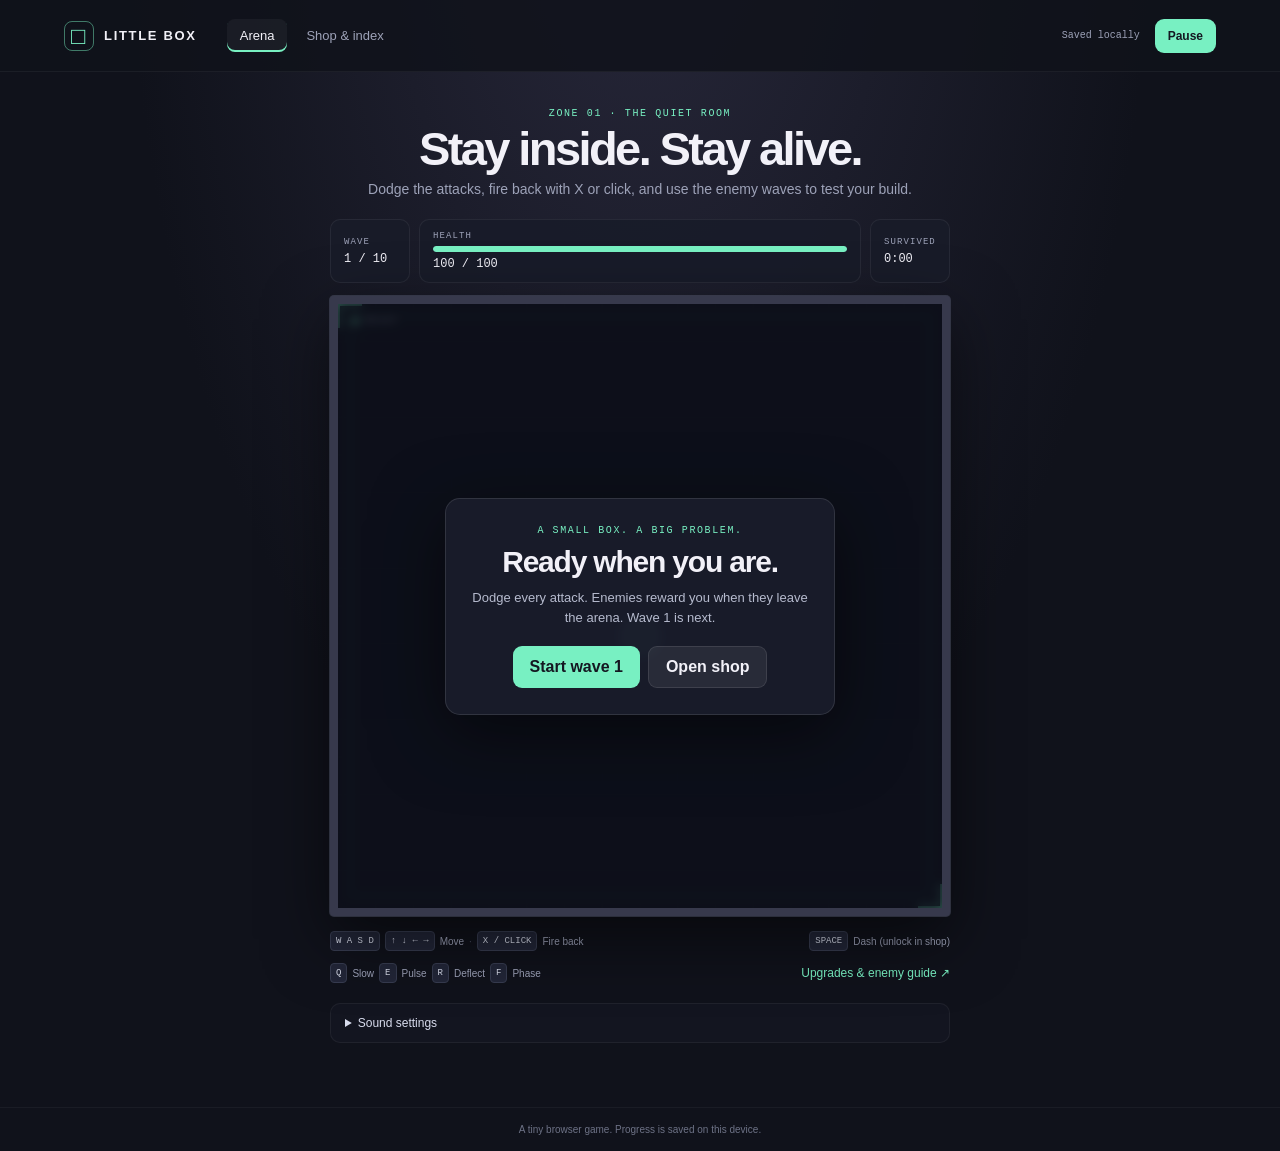
==== index.html @ 020e3a39 "1st version of code Added the main starter code" ====
<!doctype html>
<html lang="en">
<head>
  <meta charset="utf-8">
  <meta name="viewport" content="width=device-width, initial-scale=1">
  <meta name="theme-color" content="#10121b">
  <title>Little Box — Arena</title>
  <link rel="stylesheet" href="styles.css">
  <script src="app.js" defer></script>
</head>
<body data-page="game">
  <header class="topbar">
    <a class="brand" href="index.html"><span class="brand-mark">□</span> LITTLE BOX</a>
    <nav class="main-nav" aria-label="Main navigation">
      <a class="nav-link active" href="index.html">Arena</a>
      <a class="nav-link" href="shop.html">Shop &amp; index</a>
    </nav>
    <div class="top-actions">
      <span id="saveStatus" class="save-status" aria-live="polite">Saved locally</span>
      <button id="pauseButton" class="button button-small" type="button">Pause</button>
    </div>
  </header>

  <main class="game-layout">
    <section class="game-heading">
      <p class="eyebrow">ZONE 01 · THE QUIET ROOM</p>
      <h1>Stay inside. Stay alive.</h1>
      <p>Dodge the attacks, fire back with X or click, and use the enemy waves to test your build.</p>
    </section>

    <section class="game-hud" aria-label="Game status">
      <div class="hud-card"><span>WAVE</span><strong id="waveLabel">—</strong></div>
      <div class="hud-card hud-health"><span>HEALTH</span><div class="meter"><i id="healthFill"></i></div><strong id="healthLabel">100 / 100</strong></div>
      <div class="hud-card"><span>SURVIVED</span><strong id="timerLabel">0:00</strong></div>
      <div class="hud-card hud-boss" id="bossHud" hidden><span>ORBITAL GUARDIAN</span><div class="meter boss-meter"><i id="bossFill"></i></div><strong id="bossLabel">2000 / 2000</strong></div>
    </section>

    <div class="arena-frame">
      <canvas id="arena" width="800" height="800" aria-label="Dodge arena. Move with WASD or arrow keys, fire with X or click, and unlock Dash to use Space."></canvas>
      <div class="arena-label"><span class="live-dot"></span><span id="arenaState">READY</span></div>
      <div id="gameOverlay" class="game-overlay" aria-live="polite">
        <div class="overlay-card">
          <p id="overlayEyebrow" class="eyebrow">A SMALL BOX. A BIG PROBLEM.</p>
          <h2 id="overlayTitle">Ready when you are.</h2>
          <p id="overlayText">Dodge every attack. Enemies reward you when they leave the arena.</p>
          <div id="overlayButtons" class="overlay-buttons"></div>
        </div>
      </div>
      <div id="toast" class="toast" aria-live="polite"></div>
    </div>

    <section class="game-footer">
      <div class="control-hint"><span class="key">W A S D</span><span class="key">↑ ↓ ← →</span> Move <span class="separator">·</span><span class="key">X / CLICK</span> Fire back</div>
      <div class="control-hint"><span class="key">SPACE</span> Dash (unlock in shop)</div>
      <div class="control-hint"><span class="key">Q</span> Slow <span class="key">E</span> Pulse <span class="key">R</span> Deflect <span class="key">F</span> Phase</div>
      <a class="text-link" href="shop.html">Upgrades &amp; enemy guide <span aria-hidden="true">↗</span></a>
    </section>

    <details class="settings">
      <summary>Sound settings</summary>
      <div class="settings-row">
        <label>Music <input id="musicVolume" type="range" min="0" max="100" value="35"></label>
        <label>Effects <input id="soundVolume" type="range" min="0" max="100" value="55"></label>
      </div>
      <p>Original tones are generated in your browser. Sound starts after your first click.</p>
    </details>
  </main>
  <footer class="site-footer">A tiny browser game. Progress is saved on this device.</footer>
</body>
</html>
---- styles.css ----
:root {
  color-scheme: dark;
  --bg: #10121b;
  --panel: #181b28;
  --panel-soft: #1d2030;
  --line: #303449;
  --muted: #9da2b8;
  --text: #f2f1f8;
  --mint: #78f0c2;
  --pink: #ff6d9c;
  --gold: #f6cf73;
  --mono: Consolas, "Courier New", monospace;
  font-family: "Segoe UI", Arial, sans-serif;
  background: var(--bg);
  color: var(--text);
}

* { box-sizing: border-box; }
[hidden] { display: none !important; }
body { min-width: 320px; min-height: 100vh; margin: 0; background: radial-gradient(ellipse at 50% -15%, #28283b 0, var(--bg) 57%); }
a { color: inherit; text-decoration: none; }
button, input, select { font: inherit; }
button, a, input, select { -webkit-tap-highlight-color: transparent; }
button:focus-visible, a:focus-visible, input:focus-visible, select:focus-visible, summary:focus-visible { outline: 2px solid var(--mint); outline-offset: 3px; }

.topbar { height: 72px; display: flex; align-items: center; gap: 30px; padding: 0 clamp(16px, 5vw, 76px); border-bottom: 1px solid #ffffff0d; background: #10121bd9; }
.brand { display: inline-flex; gap: 10px; align-items: center; font-weight: 700; font-size: 13px; letter-spacing: .13em; white-space: nowrap; }
.brand-mark { display: grid; width: 30px; height: 30px; place-items: center; color: var(--mint); border: 1px solid #78f0c277; border-radius: 8px; font-size: 24px; line-height: 1; }
.main-nav { display: flex; gap: 6px; align-items: center; }
.nav-link { padding: 9px 13px; color: var(--muted); font-size: 13px; border-radius: 8px; }
.nav-link:hover, .nav-link.active { color: var(--text); background: #ffffff0b; }
.nav-link.active { box-shadow: inset 0 -2px var(--mint); }
.top-actions { display: flex; align-items: center; gap: 15px; margin-left: auto; }
.save-status { color: var(--muted); font: 10px var(--mono); }
.button { display: inline-flex; align-items: center; justify-content: center; min-height: 42px; padding: 0 17px; color: #141721; background: var(--mint); border: 0; border-radius: 9px; font-weight: 700; cursor: pointer; transition: transform .15s, filter .15s; }
.button:hover { filter: brightness(1.09); transform: translateY(-1px); }
.button-small { min-height: 34px; padding: 0 13px; font-size: 12px; }
.button-secondary { color: var(--text); background: #ffffff12; border: 1px solid #ffffff1a; }
.button-danger { color: #ffd9e4; background: #fa668421; border: 1px solid #fa66844b; }
.button:disabled { color: #777b8d; background: #292d3d; border: 1px solid #383d50; cursor: not-allowed; transform: none; filter: none; }

.game-layout, .shop-layout { width: min(1120px, calc(100% - 32px)); margin: 0 auto; padding: 36px 0 64px; }
.game-layout { display: flex; align-items: center; flex-direction: column; }
.game-heading { width: 100%; margin: 0 0 22px; text-align: center; }
.game-heading h1 { margin: 5px 0 8px; font-size: clamp(29px, 5vw, 47px); letter-spacing: -.055em; line-height: 1.05; }
.game-heading > p:last-child { margin: 0; color: var(--muted); font-size: 14px; }
.eyebrow { margin: 0; color: var(--mint); font: 10px var(--mono); letter-spacing: .16em; }
.game-hud { display: flex; gap: 9px; width: min(620px, 100%); margin-bottom: 13px; }
.hud-card { display: flex; min-width: 80px; min-height: 64px; flex-direction: column; justify-content: center; gap: 5px; padding: 9px 13px; background: #191c29e8; border: 1px solid #ffffff10; border-radius: 10px; }
.hud-card > span { color: var(--muted); font: 9px var(--mono); letter-spacing: .12em; }
.hud-card > strong { font: 12px var(--mono); }
.hud-health, .hud-boss { flex: 1; }
.meter { overflow: hidden; height: 6px; background: #303348; border-radius: 20px; }
.meter i { display: block; width: 100%; height: 100%; background: var(--mint); border-radius: inherit; transition: width .2s; }
.boss-meter i { background: var(--pink); }
.hud-boss > strong { color: #ff9db7; }

.arena-frame { position: relative; width: min(54vw, 620px); min-width: min(100%, 360px); aspect-ratio: 1; overflow: hidden; background: #121521; border: 8px solid #37394c; border-radius: 4px; box-shadow: 0 0 0 1px #74789455, inset 0 0 0 2px #0b0d14, 0 23px 65px #0008; }
.arena-frame::before { position: absolute; z-index: 1; top: -1px; left: -1px; width: 22px; height: 22px; border-top: 3px solid var(--mint); border-left: 3px solid var(--mint); content: ""; pointer-events: none; }
.arena-frame::after { position: absolute; z-index: 1; right: -1px; bottom: -1px; width: 22px; height: 22px; border-right: 3px solid var(--mint); border-bottom: 3px solid var(--mint); content: ""; pointer-events: none; }
#arena { display: block; width: 100%; height: 100%; }
.arena-label { position: absolute; z-index: 2; top: 12px; left: 14px; display: flex; gap: 7px; align-items: center; color: #c1c6d9; font: 9px var(--mono); letter-spacing: .14em; pointer-events: none; }
.live-dot { width: 6px; height: 6px; background: var(--mint); border-radius: 50%; box-shadow: 0 0 9px var(--mint); }
.game-overlay { position: absolute; z-index: 3; inset: 0; display: grid; place-items: center; padding: 22px; background: #0c0e18b8; backdrop-filter: blur(5px); }
.game-overlay[hidden] { display: none; }
.overlay-card { width: min(390px, 100%); padding: 26px; text-align: center; background: #1a1d2bef; border: 1px solid #ffffff1c; border-radius: 15px; box-shadow: 0 18px 70px #0008; }
.overlay-card h2 { margin: 9px 0; font-size: clamp(22px, 4vw, 30px); letter-spacing: -.04em; }
.overlay-card > p:not(.eyebrow) { margin: 0 auto 18px; color: #b6bbce; font-size: 13px; line-height: 1.55; }
.overlay-buttons { display: flex; justify-content: center; flex-wrap: wrap; gap: 8px; }
.toast { position: absolute; z-index: 4; left: 50%; bottom: 22px; padding: 9px 15px; color: var(--mint); background: #121521ec; border: 1px solid #78f0c277; border-radius: 20px; font: 11px var(--mono); opacity: 0; transform: translate(-50%, 8px); transition: opacity .2s, transform .2s; pointer-events: none; }
.toast.show { opacity: 1; transform: translate(-50%, 0); }
.game-footer { display: flex; width: min(620px, 100%); align-items: center; justify-content: space-between; gap: 12px; flex-wrap: wrap; margin-top: 15px; }
.control-hint { display: flex; align-items: center; gap: 5px; color: var(--muted); font-size: 10px; }
.key { padding: 4px 5px; color: #dce0ee; background: #222638; border: 1px solid #373c50; border-radius: 4px; font: 9px var(--mono); }
.separator { color: #4a4e61; }
.text-link { color: var(--mint); font-size: 12px; }
.text-link:hover { text-decoration: underline; }
.settings { width: min(620px, 100%); margin-top: 20px; padding: 12px 14px; color: var(--muted); background: #181b2877; border: 1px solid #ffffff0e; border-radius: 10px; font-size: 12px; }
.settings summary { color: #d8dced; cursor: pointer; }
.settings-row { display: flex; gap: 20px; flex-wrap: wrap; padding-top: 14px; }
.settings-row label { display: flex; align-items: center; gap: 10px; }
.settings input[type="range"] { accent-color: var(--mint); }
.settings p { margin: 10px 0 0; font-size: 10px; }
.site-footer { padding: 16px; color: #6d7286; text-align: center; font-size: 10px; border-top: 1px solid #ffffff0b; }

.shop-layout { max-width: 1040px; }
.shop-layout > .game-heading { margin-bottom: 36px; }
.section-title { display: flex; align-items: end; justify-content: space-between; gap: 14px; margin-bottom: 16px; }
.section-title h2 { margin: 5px 0 0; font-size: 23px; letter-spacing: -.04em; }
.section-copy { margin: 6px 0 0; color: var(--muted); font-size: 12px; }
.currency-section, .upgrade-section, .index-section, .zone-section { margin: 0 0 42px; }
.upgrade-section > .section-title .button { min-height: 36px; padding: 0 12px; font-size: 11px; }
.currency-list { display: grid; grid-template-columns: repeat(4, minmax(0, 1fr)); gap: 8px; }
.currency-card { display: flex; align-items: center; gap: 10px; padding: 12px; background: var(--panel); border: 1px solid #ffffff0c; border-radius: 9px; }
.currency-icon { display: grid; width: 29px; height: 29px; flex: 0 0 auto; place-items: center; color: var(--mint); background: #78f0c214; border-radius: 8px; font-size: 14px; }
.currency-card strong { display: block; font: 14px var(--mono); }
.currency-card span:last-child { display: block; margin-top: 2px; color: var(--muted); font-size: 10px; }
.upgrade-groups { display: grid; grid-template-columns: repeat(2, minmax(0, 1fr)); gap: 14px; }
.upgrade-group { padding: 17px; background: var(--panel); border: 1px solid #ffffff0d; border-radius: 12px; }
.upgrade-group h3 { margin: 0 0 12px; color: #dce0ed; font-size: 14px; }
.upgrade-card { padding: 13px 0; border-top: 1px solid #ffffff0e; }
.upgrade-card:first-of-type { border-top: 0; }
.upgrade-head { display: flex; align-items: center; justify-content: space-between; gap: 10px; }
.upgrade-head h4 { margin: 0; font-size: 13px; }
.level-text { color: var(--mint); font: 10px var(--mono); white-space: nowrap; }
.upgrade-card p { margin: 6px 0 9px; color: var(--muted); font-size: 11px; line-height: 1.45; }
.upgrade-buy-row { display: flex; align-items: center; justify-content: space-between; gap: 10px; }
.upgrade-cost { color: var(--gold); font: 10px var(--mono); }
.upgrade-buy-row .button { min-height: 30px; padding: 0 10px; font-size: 10px; }
.level-track { display: flex; gap: 3px; margin-top: 10px; }
.level-track i { height: 4px; flex: 1; background: #303448; border-radius: 5px; }
.level-track i.on { background: var(--mint); }

.filter-bar { display: flex; align-items: center; gap: 8px; flex-wrap: wrap; margin-bottom: 15px; }
.filter-bar select, .filter-bar input[type="search"] { height: 38px; padding: 0 11px; color: var(--text); background: var(--panel); border: 1px solid var(--line); border-radius: 8px; font-size: 11px; }
.filter-bar select { min-width: 120px; }
.search-field { flex: 1 1 220px; }
.search-field input { width: 100%; }
.filter-bar input::placeholder { color: #7e8398; }
.health-filter { display: flex; align-items: center; gap: 8px; color: var(--muted); font-size: 10px; }
.health-filter input { width: 88px; accent-color: var(--mint); }
.health-filter span { min-width: 37px; color: #dce0ed; font: 10px var(--mono); }
.enemy-grid { display: grid; grid-template-columns: repeat(2, minmax(0, 1fr)); gap: 10px; }
.enemy-card { padding: 15px; background: var(--panel); border: 1px solid #ffffff0d; border-radius: 11px; }
.enemy-top { display: flex; align-items: center; gap: 10px; }
.enemy-icon { display: grid; width: 39px; height: 39px; flex: 0 0 auto; place-items: center; background: #ffffff09; border: 1px solid #ffffff12; border-radius: 10px; font-size: 20px; }
.enemy-top h3 { margin: 0; font-size: 14px; }
.enemy-top p { margin: 4px 0 0; color: var(--muted); font-size: 10px; }
.difficulty { margin-left: auto; padding: 5px 7px; color: var(--gold); background: #f6cf7312; border-radius: 5px; font: 9px var(--mono); white-space: nowrap; }
.enemy-description { min-height: 32px; margin: 12px 0 9px; color: #b6bbce; font-size: 11px; line-height: 1.45; }
.enemy-stats { display: grid; grid-template-columns: 1fr 1fr; gap: 6px 13px; }
.enemy-stat { color: var(--muted); font-size: 10px; }
.enemy-stat b { display: block; margin-bottom: 4px; color: #e2e4ed; font: 10px var(--mono); }
.stat-bar { height: 4px; overflow: hidden; background: #303448; border-radius: 5px; }
.stat-bar i { display: block; height: 100%; background: var(--mint); border-radius: inherit; }
.enemy-tip { margin: 11px 0 0; padding-top: 9px; color: #aab0c4; border-top: 1px solid #ffffff0e; font-size: 10px; line-height: 1.5; }
.enemy-tip strong { color: var(--mint); font-weight: 500; }
.count-pill { padding: 6px 9px; color: var(--muted); background: #ffffff0b; border-radius: 20px; font: 10px var(--mono); }
.empty-state { padding: 24px; color: var(--muted); text-align: center; background: var(--panel); border-radius: 10px; font-size: 12px; }
.zone-list { display: grid; grid-template-columns: repeat(2, minmax(0, 1fr)); gap: 10px; }
.zone-card { padding: 16px; background: var(--panel); border: 1px solid #ffffff0d; border-radius: 11px; }
.zone-card.unlocked { border-color: #78f0c25c; }
.zone-card h3 { margin: 0 0 6px; font-size: 14px; }
.zone-card p { margin: 0 0 12px; color: var(--muted); font-size: 11px; line-height: 1.5; }
.zone-card .button { min-height: 31px; font-size: 10px; }
.sr-only { position: absolute; width: 1px; height: 1px; overflow: hidden; clip: rect(0, 0, 0, 0); white-space: nowrap; clip-path: inset(50%); }

@media (max-width: 720px) {
  .topbar { height: 62px; gap: 10px; padding: 0 12px; }
  .brand { gap: 6px; font-size: 11px; }
  .brand-mark { width: 26px; height: 26px; font-size: 20px; }
  .main-nav { gap: 0; }
  .nav-link { padding: 8px; font-size: 11px; }
  .top-actions { gap: 8px; }
  .save-status { display: none; }
  .game-layout, .shop-layout { width: min(100% - 22px, 620px); padding-top: 25px; }
  .arena-frame { width: min(90vw, 580px); min-width: 0; border-width: 6px; }
  .game-hud { gap: 5px; }
  .hud-card { min-width: 60px; padding: 8px; }
  .hud-card > span { font-size: 8px; }
  .hud-card > strong { font-size: 10px; }
  .game-footer { justify-content: center; }
  .control-hint { font-size: 9px; }
  .upgrade-groups, .enemy-grid { grid-template-columns: 1fr; }
  .currency-list { grid-template-columns: repeat(2, minmax(0, 1fr)); }
  .zone-list { grid-template-columns: 1fr; }
  .health-filter { flex: 1; }
  .upgrade-section > .section-title { align-items: flex-start; flex-direction: column; }
}
@media (max-width: 430px) {
  .brand { letter-spacing: .06em; }
  .nav-link { font-size: 10px; padding: 7px 6px; }
  .top-actions .button { min-height: 30px; padding: 0 8px; font-size: 10px; }
  .game-heading > p:last-child { font-size: 12px; }
  .control-hint { gap: 3px; }
}
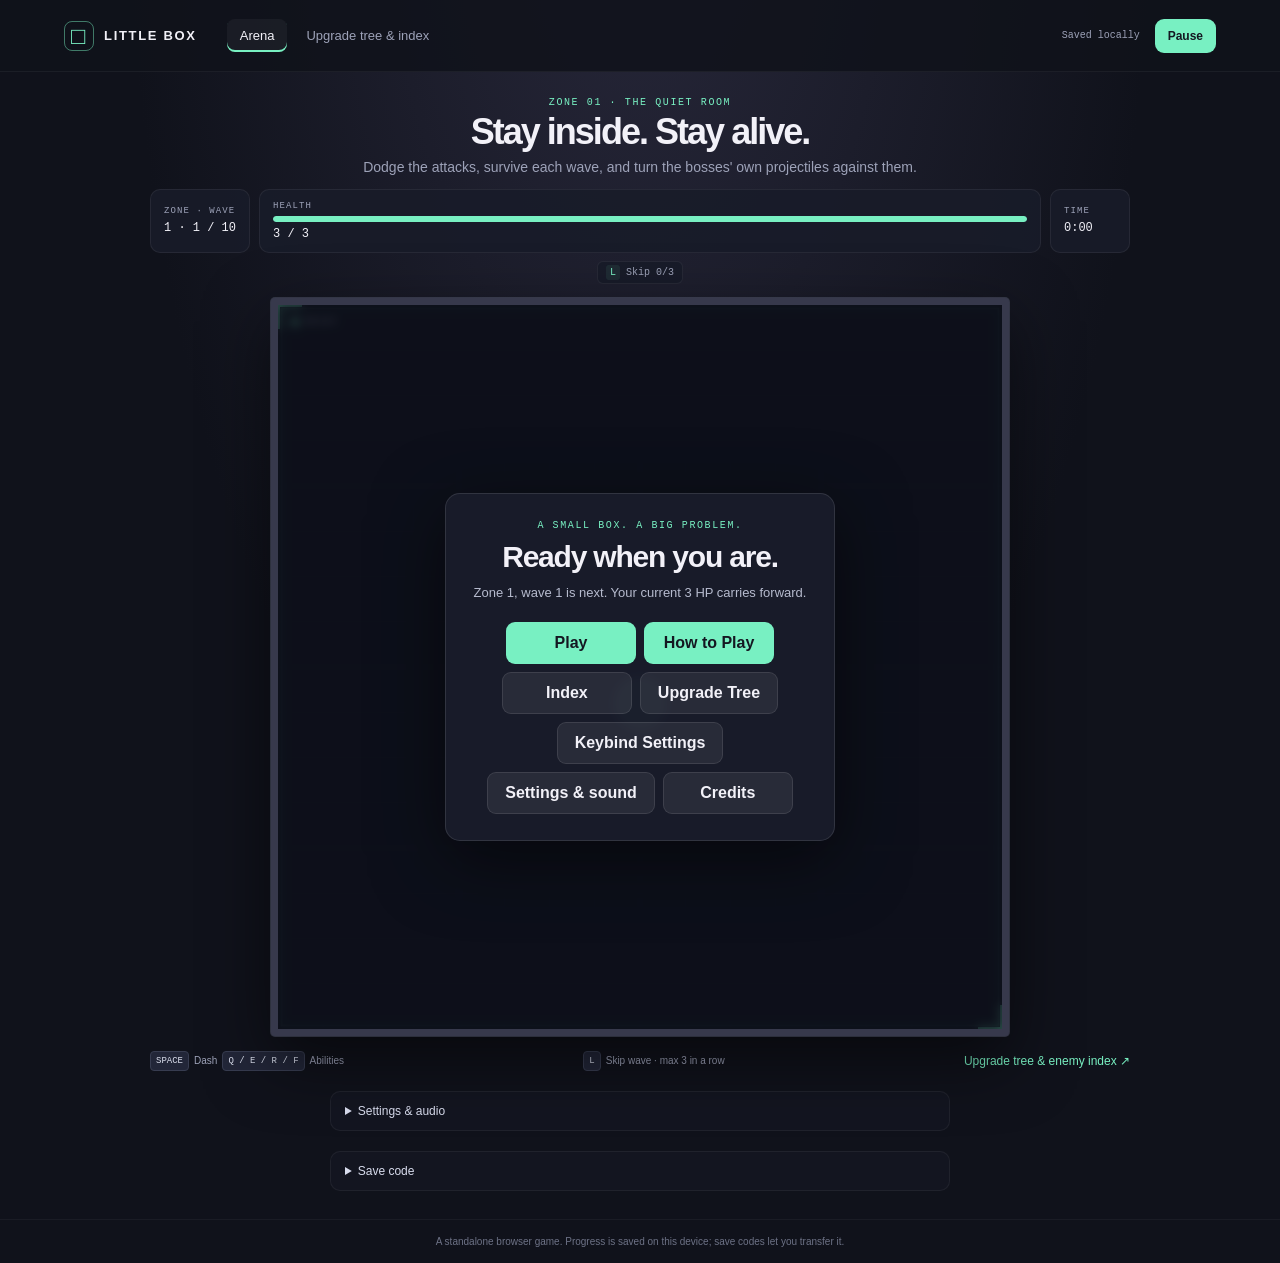
==== commit 99a88ced: "Revamped most code Fixed minor bugs and redid code to add new features" ====
--- a/index.html
+++ b/index.html
@@ -13,7 +13,7 @@
     <a class="brand" href="index.html"><span class="brand-mark">□</span> LITTLE BOX</a>
     <nav class="main-nav" aria-label="Main navigation">
       <a class="nav-link active" href="index.html">Arena</a>
-      <a class="nav-link" href="shop.html">Shop &amp; index</a>
+      <a class="nav-link" href="shop.html">Upgrade tree &amp; index</a>
     </nav>
     <div class="top-actions">
       <span id="saveStatus" class="save-status" aria-live="polite">Saved locally</span>
@@ -23,48 +23,67 @@
 
   <main class="game-layout">
     <section class="game-heading">
-      <p class="eyebrow">ZONE 01 · THE QUIET ROOM</p>
+      <p class="eyebrow" id="zoneHeading">ZONE 01 · THE QUIET ROOM</p>
       <h1>Stay inside. Stay alive.</h1>
-      <p>Dodge the attacks, fire back with X or click, and use the enemy waves to test your build.</p>
+      <p>Dodge the attacks, survive each wave, and turn the bosses' own projectiles against them.</p>
     </section>
 
     <section class="game-hud" aria-label="Game status">
-      <div class="hud-card"><span>WAVE</span><strong id="waveLabel">—</strong></div>
-      <div class="hud-card hud-health"><span>HEALTH</span><div class="meter"><i id="healthFill"></i></div><strong id="healthLabel">100 / 100</strong></div>
-      <div class="hud-card"><span>SURVIVED</span><strong id="timerLabel">0:00</strong></div>
-      <div class="hud-card hud-boss" id="bossHud" hidden><span>ORBITAL GUARDIAN</span><div class="meter boss-meter"><i id="bossFill"></i></div><strong id="bossLabel">2000 / 2000</strong></div>
+      <div class="hud-card"><span>ZONE · WAVE</span><strong id="waveLabel">1 / 10</strong></div>
+      <div class="hud-card hud-health"><span>HEALTH</span><div class="meter"><i id="healthFill"></i></div><strong id="healthLabel">3 / 3</strong></div>
+      <div class="hud-card"><span>TIME</span><strong id="timerLabel">0:00</strong></div>
+      <div class="hud-card hud-boss" id="bossHud" hidden><span>ZONE BOSS</span><div class="meter boss-meter"><i id="bossFill"></i></div><strong id="bossLabel">60 / 60</strong></div>
     </section>
+    <div id="abilityHud" class="ability-hud" aria-label="Available wave skip and unlocked abilities"></div>
+    <div id="currencyHud" class="currency-hud" aria-label="Recent currency balances"></div>
 
     <div class="arena-frame">
-      <canvas id="arena" width="800" height="800" aria-label="Dodge arena. Move with WASD or arrow keys, fire with X or click, and unlock Dash to use Space."></canvas>
+      <canvas id="arena" width="800" height="800" aria-label="Dodge arena. Move with WASD or arrow keys. Use unlocked abilities with their configured keys."></canvas>
       <div class="arena-label"><span class="live-dot"></span><span id="arenaState">READY</span></div>
       <div id="gameOverlay" class="game-overlay" aria-live="polite">
         <div class="overlay-card">
           <p id="overlayEyebrow" class="eyebrow">A SMALL BOX. A BIG PROBLEM.</p>
           <h2 id="overlayTitle">Ready when you are.</h2>
-          <p id="overlayText">Dodge every attack. Enemies reward you when they leave the arena.</p>
+          <p id="overlayText">Dodge every attack. Enemies reward you only when they leave the arena.</p>
+          <div id="overlayExtra"></div>
           <div id="overlayButtons" class="overlay-buttons"></div>
         </div>
       </div>
+      <button id="discoveryToast" class="discovery-toast" type="button" aria-label="Open the enemy index" hidden></button>
       <div id="toast" class="toast" aria-live="polite"></div>
     </div>
 
     <section class="game-footer">
-      <div class="control-hint"><span class="key">W A S D</span><span class="key">↑ ↓ ← →</span> Move <span class="separator">·</span><span class="key">X / CLICK</span> Fire back</div>
-      <div class="control-hint"><span class="key">SPACE</span> Dash (unlock in shop)</div>
-      <div class="control-hint"><span class="key">Q</span> Slow <span class="key">E</span> Pulse <span class="key">R</span> Deflect <span class="key">F</span> Phase</div>
-      <a class="text-link" href="shop.html">Upgrades &amp; enemy guide <span aria-hidden="true">↗</span></a>
+      <div class="control-hint"><span class="key">SPACE</span> Dash <span class="key">Q / E / R / F</span> Abilities</div>
+      <div class="control-hint"><span id="skipKeyHint" class="key">L</span> Skip wave · max 3 in a row</div>
+      <a class="text-link" href="shop.html#upgrade-tree">Upgrade tree &amp; enemy index <span aria-hidden="true">↗</span></a>
     </section>
 
-    <details class="settings">
-      <summary>Sound settings</summary>
+    <details class="settings" id="soundSettings">
+      <summary>Settings &amp; audio</summary>
       <div class="settings-row">
         <label>Music <input id="musicVolume" type="range" min="0" max="100" value="35"></label>
         <label>Effects <input id="soundVolume" type="range" min="0" max="100" value="55"></label>
+        <label class="mute-setting"><input id="muteSound" type="checkbox"> Mute all</label>
+        <label id="autoDodgeSetting" class="mute-setting" hidden><input id="autoDodgeToggle" type="checkbox"> Auto-dodge</label>
       </div>
-      <p>Original tones are generated in your browser. Sound starts after your first click.</p>
+      <p>Original, synthesized tones play in your browser. Sound begins after your first interaction.</p>
+    </details>
+
+    <details class="settings" id="saveCodeSettings">
+      <summary>Save code</summary>
+      <div class="save-code-panel">
+        <p>Generate a portable backup code or paste one to restore progress and settings. Importing replaces this browser's save; active waves restart at their saved wave.</p>
+        <label for="saveCodeInput">Save code</label>
+        <textarea id="saveCodeInput" rows="4" spellcheck="false" autocomplete="off" placeholder="Generate a code or paste one here"></textarea>
+        <div class="save-code-actions">
+          <button id="generateSaveCode" class="button" type="button">Generate code</button>
+          <button id="copySaveCode" class="button button-secondary" type="button">Copy code</button>
+          <button id="importSaveCode" class="button button-secondary" type="button">Import code</button>
+        </div>
+      </div>
     </details>
   </main>
-  <footer class="site-footer">A tiny browser game. Progress is saved on this device.</footer>
+  <footer class="site-footer">A standalone browser game. Progress is saved on this device; save codes let you transfer it.</footer>
 </body>
 </html>
--- a/styles.css
+++ b/styles.css
@@ -19,9 +19,9 @@
 [hidden] { display: none !important; }
 body { min-width: 320px; min-height: 100vh; margin: 0; background: radial-gradient(ellipse at 50% -15%, #28283b 0, var(--bg) 57%); }
 a { color: inherit; text-decoration: none; }
-button, input, select { font: inherit; }
-button, a, input, select { -webkit-tap-highlight-color: transparent; }
-button:focus-visible, a:focus-visible, input:focus-visible, select:focus-visible, summary:focus-visible { outline: 2px solid var(--mint); outline-offset: 3px; }
+button, input, select, textarea { font: inherit; }
+button, a, input, select, textarea { -webkit-tap-highlight-color: transparent; }
+button:focus-visible, a:focus-visible, input:focus-visible, select:focus-visible, textarea:focus-visible, summary:focus-visible { outline: 2px solid var(--mint); outline-offset: 3px; }
 
 .topbar { height: 72px; display: flex; align-items: center; gap: 30px; padding: 0 clamp(16px, 5vw, 76px); border-bottom: 1px solid #ffffff0d; background: #10121bd9; }
 .brand { display: inline-flex; gap: 10px; align-items: center; font-weight: 700; font-size: 13px; letter-spacing: .13em; white-space: nowrap; }
@@ -63,7 +63,7 @@
 .live-dot { width: 6px; height: 6px; background: var(--mint); border-radius: 50%; box-shadow: 0 0 9px var(--mint); }
 .game-overlay { position: absolute; z-index: 3; inset: 0; display: grid; place-items: center; padding: 22px; background: #0c0e18b8; backdrop-filter: blur(5px); }
 .game-overlay[hidden] { display: none; }
-.overlay-card { width: min(390px, 100%); padding: 26px; text-align: center; background: #1a1d2bef; border: 1px solid #ffffff1c; border-radius: 15px; box-shadow: 0 18px 70px #0008; }
+.overlay-card { width: min(390px, 100%); max-height: 100%; overflow-y: auto; overscroll-behavior: contain; padding: 26px; text-align: center; background: #1a1d2bef; border: 1px solid #ffffff1c; border-radius: 15px; box-shadow: 0 18px 70px #0008; }
 .overlay-card h2 { margin: 9px 0; font-size: clamp(22px, 4vw, 30px); letter-spacing: -.04em; }
 .overlay-card > p:not(.eyebrow) { margin: 0 auto 18px; color: #b6bbce; font-size: 13px; line-height: 1.55; }
 .overlay-buttons { display: flex; justify-content: center; flex-wrap: wrap; gap: 8px; }
@@ -81,6 +81,12 @@
 .settings-row label { display: flex; align-items: center; gap: 10px; }
 .settings input[type="range"] { accent-color: var(--mint); }
 .settings p { margin: 10px 0 0; font-size: 10px; }
+.save-code-panel { display: grid; gap: 9px; padding-top: 12px; }
+.save-code-panel p { margin: 0; line-height: 1.5; }
+.save-code-panel label { color: #d8dced; font-size: 11px; }
+.save-code-panel textarea { width: 100%; min-height: 90px; resize: vertical; padding: 10px; color: var(--text); background: #10121b; border: 1px solid var(--line); border-radius: 8px; font: 10px var(--mono); overflow-wrap: anywhere; }
+.save-code-actions { display: flex; flex-wrap: wrap; gap: 8px; }
+.save-code-actions .button { min-height: 34px; padding: 0 12px; font-size: 11px; }
 .site-footer { padding: 16px; color: #6d7286; text-align: center; font-size: 10px; border-top: 1px solid #ffffff0b; }
 
 .shop-layout { max-width: 1040px; }
@@ -95,21 +101,40 @@
 .currency-icon { display: grid; width: 29px; height: 29px; flex: 0 0 auto; place-items: center; color: var(--mint); background: #78f0c214; border-radius: 8px; font-size: 14px; }
 .currency-card strong { display: block; font: 14px var(--mono); }
 .currency-card span:last-child { display: block; margin-top: 2px; color: var(--muted); font-size: 10px; }
-.upgrade-groups { display: grid; grid-template-columns: repeat(2, minmax(0, 1fr)); gap: 14px; }
-.upgrade-group { padding: 17px; background: var(--panel); border: 1px solid #ffffff0d; border-radius: 12px; }
-.upgrade-group h3 { margin: 0 0 12px; color: #dce0ed; font-size: 14px; }
-.upgrade-card { padding: 13px 0; border-top: 1px solid #ffffff0e; }
-.upgrade-card:first-of-type { border-top: 0; }
-.upgrade-head { display: flex; align-items: center; justify-content: space-between; gap: 10px; }
-.upgrade-head h4 { margin: 0; font-size: 13px; }
-.level-text { color: var(--mint); font: 10px var(--mono); white-space: nowrap; }
-.upgrade-card p { margin: 6px 0 9px; color: var(--muted); font-size: 11px; line-height: 1.45; }
-.upgrade-buy-row { display: flex; align-items: center; justify-content: space-between; gap: 10px; }
-.upgrade-cost { color: var(--gold); font: 10px var(--mono); }
-.upgrade-buy-row .button { min-height: 30px; padding: 0 10px; font-size: 10px; }
-.level-track { display: flex; gap: 3px; margin-top: 10px; }
-.level-track i { height: 4px; flex: 1; background: #303448; border-radius: 5px; }
-.level-track i.on { background: var(--mint); }
+.upgrade-tree-board { position: relative; isolation: isolate; padding: 24px; background: radial-gradient(ellipse at 50% 16%, #29395588, transparent 56%), #121521; border: 1px solid #ffffff14; border-radius: 16px; }
+.upgrade-root { position: relative; z-index: 1; width: 176px; height: 126px; margin: 0 auto 42px; }
+.upgrade-root::after { position: absolute; top: 100%; left: calc(50% - 1px); width: 2px; height: 42px; background: #58c8ff99; content: ""; }
+.upgrade-core { position: relative; display: grid; width: 100%; height: 100%; align-content: center; justify-items: center; gap: 5px; color: #eafaff; background: linear-gradient(145deg, #258eff, #3154c5); clip-path: polygon(25% 0, 75% 0, 100% 50%, 75% 100%, 25% 100%, 0 50%); text-align: center; }
+.upgrade-core strong { font-size: 13px; letter-spacing: .08em; }
+.upgrade-core span, .upgrade-core small { color: #d0e9ff; font: 9px var(--mono); }
+.upgrade-branches { position: relative; display: grid; grid-template-columns: repeat(5, minmax(0, 1fr)); gap: 12px; }
+.upgrade-branches::before { position: absolute; top: 0; right: 10%; left: 10%; height: 2px; background: linear-gradient(90deg, transparent, #58c8ff88 12%, #58c8ff88 88%, transparent); content: ""; }
+.upgrade-branch { position: relative; display: flex; min-width: 0; flex-direction: column; align-items: center; }
+.upgrade-branch::before { position: absolute; top: 0; width: 2px; height: 32px; background: #58c8ff88; content: ""; }
+.upgrade-branch h3 { position: relative; z-index: 1; margin: 22px 0 14px; padding: 5px 8px; color: #cbd4e9; background: #171a27; border: 1px solid #ffffff12; border-radius: 20px; font-size: 10px; text-align: center; }
+.upgrade-node-stack { position: relative; display: grid; width: 100%; justify-items: center; gap: 10px; }
+.upgrade-node-stack::before { position: absolute; top: -14px; bottom: 0; left: calc(50% - 1px); width: 2px; background: #58c8ff66; content: ""; }
+.upgrade-node-shell { position: relative; z-index: 1; width: min(100%, 154px); aspect-ratio: 1.06; padding: 2px; background: #555d73; clip-path: polygon(25% 0, 75% 0, 100% 50%, 75% 100%, 25% 100%, 0 50%); transition: transform .16s, filter .16s; }
+.upgrade-node-shell:hover { transform: translateY(-2px); filter: brightness(1.13); }
+.upgrade-node { display: grid; width: 100%; height: 100%; align-content: center; justify-items: center; gap: 4px; padding: 13px 10px; color: #f2f1f8; background: linear-gradient(145deg, #282d40, #171a27); border: 0; clip-path: polygon(25% 0, 75% 0, 100% 50%, 75% 100%, 25% 100%, 0 50%); cursor: pointer; text-align: center; }
+.upgrade-node:focus-visible { outline: 2px solid var(--mint); outline-offset: -8px; }
+.upgrade-node-mark { color: #a9b5d5; font-size: 23px; line-height: 1; }
+.upgrade-node strong { display: -webkit-box; max-width: 100%; overflow: hidden; font-size: 10px; line-height: 1.15; -webkit-box-orient: vertical; -webkit-line-clamp: 2; }
+.upgrade-node small { color: #aeb5cc; font: 8px var(--mono); }
+.upgrade-node-cost { color: var(--gold); font: 8px var(--mono); line-height: 1.2; }
+.upgrade-node-shell.selected { background: #57c8ff; box-shadow: 0 0 20px #3caeff66; }
+.upgrade-node-shell.selected .upgrade-node { background: linear-gradient(145deg, #148fe2, #2654bd); }
+.upgrade-node-shell.affordable:not(.selected) { background: var(--mint); }
+.upgrade-node-shell.owned:not(.selected) { background: #e7bf67; }
+.upgrade-node-shell.locked { background: #3a3e50; }
+.upgrade-node-shell.locked .upgrade-node { background: linear-gradient(145deg, #222534, #151722); }
+.upgrade-node-shell.locked .upgrade-node-mark { color: #e2e4ed; font-size: 29px; }
+.upgrade-detail { display: flex; align-items: center; justify-content: space-between; gap: 18px; margin-top: 16px; padding: 18px 20px; background: var(--panel); border: 1px solid #ffffff12; border-radius: 12px; }
+.upgrade-detail-copy { min-width: 0; }
+.upgrade-detail-copy h3 { margin: 5px 0 6px; font-size: 17px; }
+.upgrade-detail-copy p { margin: 0; color: var(--muted); font-size: 11px; line-height: 1.5; }
+.upgrade-detail-cost { display: block; margin-top: 8px; color: var(--gold); font: 10px var(--mono); }
+.upgrade-detail .button { flex: 0 0 auto; min-height: 36px; font-size: 11px; }
 
 .filter-bar { display: flex; align-items: center; gap: 8px; flex-wrap: wrap; margin-bottom: 15px; }
 .filter-bar select, .filter-bar input[type="search"] { height: 38px; padding: 0 11px; color: var(--text); background: var(--panel); border: 1px solid var(--line); border-radius: 8px; font-size: 11px; }
@@ -161,7 +186,12 @@
   .hud-card > strong { font-size: 10px; }
   .game-footer { justify-content: center; }
   .control-hint { font-size: 9px; }
-  .upgrade-groups, .enemy-grid { grid-template-columns: 1fr; }
+  .upgrade-branches { grid-template-columns: repeat(3, minmax(0, 1fr)); gap: 8px; }
+  .upgrade-branches::before, .upgrade-root::after, .upgrade-branch::before { display: none; }
+  .upgrade-branch h3 { margin-top: 0; }
+  .upgrade-tree-board { padding: 16px 10px; }
+  .upgrade-detail { align-items: flex-start; flex-direction: column; padding: 16px; }
+  .enemy-grid { grid-template-columns: 1fr; }
   .currency-list { grid-template-columns: repeat(2, minmax(0, 1fr)); }
   .zone-list { grid-template-columns: 1fr; }
   .health-filter { flex: 1; }
@@ -173,4 +203,131 @@
   .top-actions .button { min-height: 30px; padding: 0 8px; font-size: 10px; }
   .game-heading > p:last-child { font-size: 12px; }
   .control-hint { gap: 3px; }
-}
+  .upgrade-branches { grid-template-columns: repeat(2, minmax(0, 1fr)); }
+}
+
+.game-layout {
+  width: 100%;
+  min-height: calc(100vh - 118px);
+  padding: clamp(14px, 2.8vh, 30px) 14px 28px;
+}
+.game-heading { margin-bottom: 14px; }
+.game-heading h1 { font-size: clamp(26px, 4vh, 40px); }
+.game-hud, .game-footer, .currency-hud, .ability-hud { width: min(94vw, 980px); }
+.game-hud { margin-bottom: 8px; }
+.arena-frame {
+  width: min(82vh, 94vw, 1000px);
+  min-width: 0;
+  border-width: 7px;
+}
+#arena { touch-action: none; }
+.ability-hud, .currency-hud {
+  display: flex;
+  justify-content: center;
+  align-items: center;
+  gap: 6px;
+  flex-wrap: wrap;
+  margin: 0 0 7px;
+  color: var(--muted);
+  font: 10px var(--mono);
+}
+.ability-hud span, .currency-hud span {
+  padding: 5px 8px;
+  background: #191c29e8;
+  border: 1px solid #ffffff10;
+  border-radius: 6px;
+}
+.currency-hud { max-height: 62px; overflow: auto; }
+.ability-hud kbd {
+  padding: 2px 4px;
+  color: var(--mint);
+  background: #78f0c214;
+  border-radius: 3px;
+  font: inherit;
+}
+.game-overlay { transition: opacity .28s ease; }
+.game-overlay.fade-out { opacity: 0; pointer-events: none; }
+.overlay-buttons .button { min-width: 130px; }
+.guide-copy {
+  max-height: min(36vh, 300px);
+  overflow: auto;
+  margin: 0 0 14px;
+  color: #c4c9d9;
+  font-size: 12px;
+  line-height: 1.65;
+  text-align: left;
+}
+.overlay-settings { justify-content: center; margin: 4px 0 14px; }
+.keybind-list { display: grid; max-height: min(40vh, 280px); gap: 7px; overflow-y: auto; overscroll-behavior: contain; margin: 0 0 12px; padding-right: 4px; }
+.keybind-row { display: flex; align-items: center; justify-content: space-between; gap: 12px; color: #c4c9d9; font-size: 12px; }
+.keybind-row .button { min-height: 32px; min-width: 82px; font: 11px var(--mono); }
+.keybind-reset { min-height: 34px; font-size: 11px; }
+.discovery-toast {
+  position: absolute;
+  z-index: 4;
+  right: 12px;
+  bottom: 12px;
+  display: flex;
+  align-items: center;
+  gap: 10px;
+  padding: 10px 13px;
+  color: var(--text);
+  background: #191c29f2;
+  border: 1px solid #78f0c277;
+  border-radius: 10px;
+  box-shadow: 0 8px 26px #0007;
+  cursor: pointer;
+  animation: discovery-in .2s ease-out;
+}
+.discovery-toast[hidden] { display: none; }
+.discovery-toast .enemy-icon { width: 34px; height: 34px; }
+.discovery-toast b { color: var(--mint); font-size: 11px; }
+.discovery-toast span:last-child { font-size: 11px; text-align: left; }
+@keyframes discovery-in { from { opacity: 0; transform: translateY(8px); } to { opacity: 1; transform: translateY(0); } }
+.shop-layout { max-width: 1240px; }
+.currency-list { grid-template-columns: repeat(auto-fit, minmax(145px, 1fr)); max-height: 300px; overflow: auto; padding: 2px; }
+.enemy-grid { grid-template-columns: repeat(auto-fit, minmax(270px, 1fr)); }
+.merge-grid { display: grid; grid-template-columns: repeat(auto-fit, minmax(260px, 1fr)); gap: 10px; }
+.merge-card {
+  display: flex;
+  align-items: center;
+  gap: 12px;
+  min-height: 88px;
+  padding: 14px;
+  background: var(--panel);
+  border: 1px solid #ffffff0d;
+  border-radius: 11px;
+}
+.merge-card h3 { margin: 0 0 5px; font-size: 13px; }
+.merge-card p { margin: 0; color: var(--muted); font-size: 10px; line-height: 1.5; }
+.merge-unknown { opacity: .7; }
+.undiscovered { opacity: .78; }
+.upgrade-locked { opacity: .65; }
+.upgrade-locked .level-text { white-space: normal; text-align: right; }
+.mute-setting { display: flex; align-items: center; gap: 6px; }
+.mute-setting input { accent-color: var(--mint); }
+.filter-bar .health-filter { min-width: 150px; }
+.health-filter input { min-width: 68px; }
+.credits-section .settings { width: 100%; }
+.credits-section .settings > p { max-width: 760px; font-size: 11px; line-height: 1.55; }
+
+@media (max-height: 700px) and (min-width: 721px) {
+  .game-layout { padding-top: 10px; }
+  .game-heading { margin-bottom: 7px; }
+  .game-heading h1 { margin: 3px 0; font-size: 26px; }
+  .game-heading > p:last-child { font-size: 11px; }
+  .game-hud { margin-bottom: 5px; }
+  .hud-card { min-height: 49px; }
+  .arena-frame { width: min(72vh, 84vw, 760px); border-width: 5px; }
+  .ability-hud, .currency-hud { margin-bottom: 3px; }
+  .game-footer { margin-top: 7px; }
+}
+@media (max-width: 720px) {
+  .game-layout { min-height: calc(100vh - 104px); padding: 18px 10px 22px; }
+  .arena-frame { width: min(82vh, 98vw); }
+  .currency-hud { max-height: 52px; }
+  .game-hud, .game-footer, .currency-hud, .ability-hud { width: min(96vw, 620px); }
+  .currency-list { grid-template-columns: repeat(2, minmax(0, 1fr)); }
+  .merge-grid, .enemy-grid { grid-template-columns: 1fr; }
+  .discovery-toast { right: 8px; bottom: 8px; }
+}
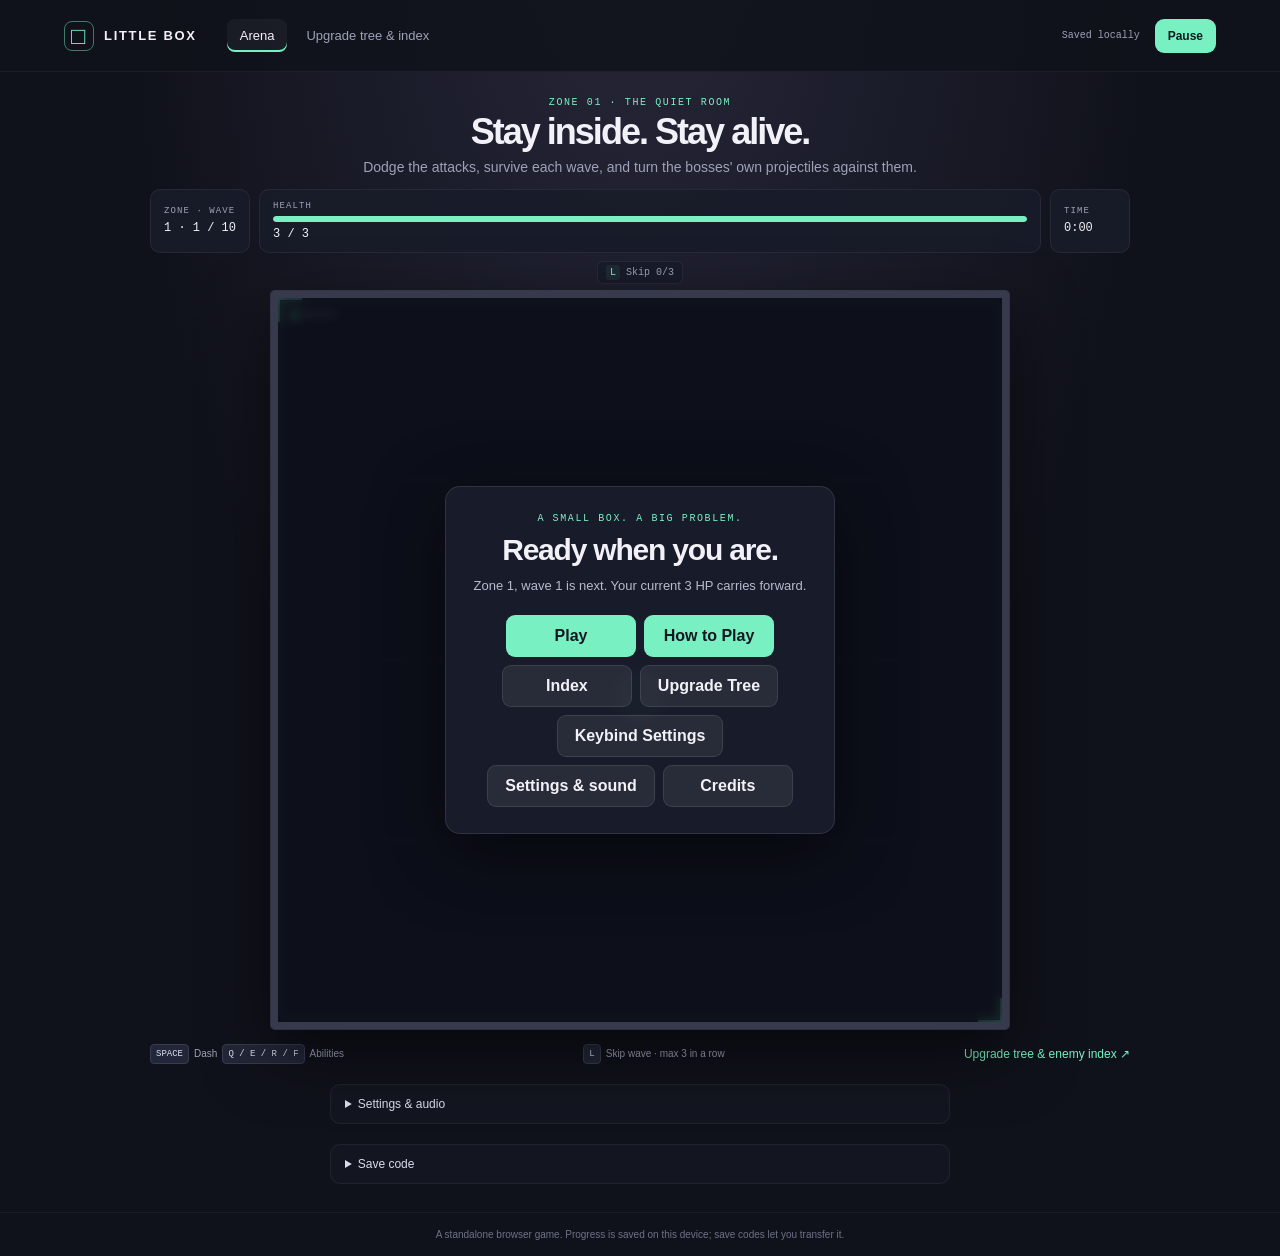
==== commit 270f2972: "Fixed more bugs" ====
--- a/index.html
+++ b/index.html
@@ -35,7 +35,6 @@
       <div class="hud-card hud-boss" id="bossHud" hidden><span>ZONE BOSS</span><div class="meter boss-meter"><i id="bossFill"></i></div><strong id="bossLabel">60 / 60</strong></div>
     </section>
     <div id="abilityHud" class="ability-hud" aria-label="Available wave skip and unlocked abilities"></div>
-    <div id="currencyHud" class="currency-hud" aria-label="Recent currency balances"></div>
 
     <div class="arena-frame">
       <canvas id="arena" width="800" height="800" aria-label="Dodge arena. Move with WASD or arrow keys. Use unlocked abilities with their configured keys."></canvas>
--- a/styles.css
+++ b/styles.css
@@ -213,7 +213,7 @@
 }
 .game-heading { margin-bottom: 14px; }
 .game-heading h1 { font-size: clamp(26px, 4vh, 40px); }
-.game-hud, .game-footer, .currency-hud, .ability-hud { width: min(94vw, 980px); }
+.game-hud, .game-footer, .ability-hud { width: min(94vw, 980px); }
 .game-hud { margin-bottom: 8px; }
 .arena-frame {
   width: min(82vh, 94vw, 1000px);
@@ -221,7 +221,7 @@
   border-width: 7px;
 }
 #arena { touch-action: none; }
-.ability-hud, .currency-hud {
+.ability-hud {
   display: flex;
   justify-content: center;
   align-items: center;
@@ -231,13 +231,12 @@
   color: var(--muted);
   font: 10px var(--mono);
 }
-.ability-hud span, .currency-hud span {
+.ability-hud span {
   padding: 5px 8px;
   background: #191c29e8;
   border: 1px solid #ffffff10;
   border-radius: 6px;
 }
-.currency-hud { max-height: 62px; overflow: auto; }
 .ability-hud kbd {
   padding: 2px 4px;
   color: var(--mint);
@@ -319,14 +318,13 @@
   .game-hud { margin-bottom: 5px; }
   .hud-card { min-height: 49px; }
   .arena-frame { width: min(72vh, 84vw, 760px); border-width: 5px; }
-  .ability-hud, .currency-hud { margin-bottom: 3px; }
+  .ability-hud { margin-bottom: 3px; }
   .game-footer { margin-top: 7px; }
 }
 @media (max-width: 720px) {
   .game-layout { min-height: calc(100vh - 104px); padding: 18px 10px 22px; }
   .arena-frame { width: min(82vh, 98vw); }
-  .currency-hud { max-height: 52px; }
-  .game-hud, .game-footer, .currency-hud, .ability-hud { width: min(96vw, 620px); }
+  .game-hud, .game-footer, .ability-hud { width: min(96vw, 620px); }
   .currency-list { grid-template-columns: repeat(2, minmax(0, 1fr)); }
   .merge-grid, .enemy-grid { grid-template-columns: 1fr; }
   .discovery-toast { right: 8px; bottom: 8px; }
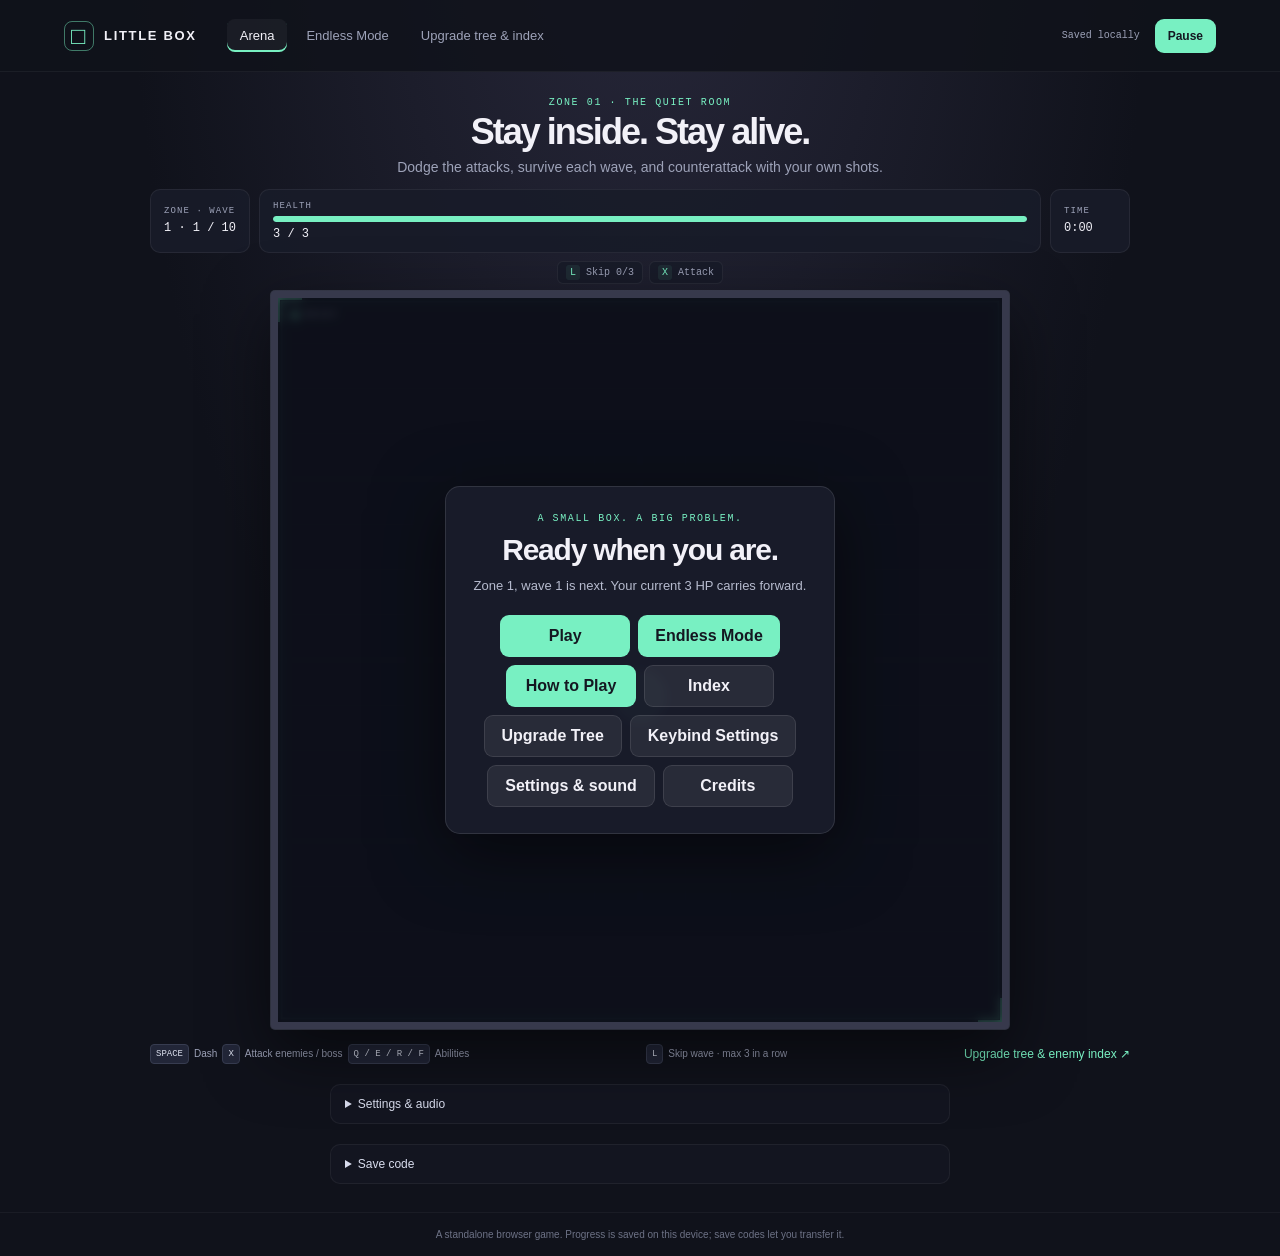
==== commit 75b535a5: "Added new features enemies ect. Added endless mode and fixed minor bugs" ====
--- a/index.html
+++ b/index.html
@@ -11,8 +11,12 @@
 <body data-page="game">
   <header class="topbar">
     <a class="brand" href="index.html"><span class="brand-mark">□</span> LITTLE BOX</a>
-    <nav class="main-nav" aria-label="Main navigation">
+    <button id="navMenuButton" class="menu-button" type="button" aria-label="Open navigation" aria-controls="mainNav" aria-expanded="false">
+      <span></span><span></span><span></span>
+    </button>
+    <nav id="mainNav" class="main-nav" aria-label="Main navigation">
       <a class="nav-link active" href="index.html">Arena</a>
+      <a class="nav-link" href="endless.html">Endless Mode</a>
       <a class="nav-link" href="shop.html">Upgrade tree &amp; index</a>
     </nav>
     <div class="top-actions">
@@ -25,7 +29,7 @@
     <section class="game-heading">
       <p class="eyebrow" id="zoneHeading">ZONE 01 · THE QUIET ROOM</p>
       <h1>Stay inside. Stay alive.</h1>
-      <p>Dodge the attacks, survive each wave, and turn the bosses' own projectiles against them.</p>
+      <p>Dodge the attacks, survive each wave, and counterattack with your own shots.</p>
     </section>
 
     <section class="game-hud" aria-label="Game status">
@@ -38,6 +42,61 @@
 
     <div class="arena-frame">
       <canvas id="arena" width="800" height="800" aria-label="Dodge arena. Move with WASD or arrow keys. Use unlocked abilities with their configured keys."></canvas>
+      <button id="adminToggle" class="button button-small admin-toggle" type="button" hidden>Admin Panel</button>
+      <section id="adminPanel" class="admin-panel" role="dialog" aria-modal="false" aria-labelledby="adminTitle" hidden>
+        <div class="admin-heading"><div><p class="eyebrow">LOCAL DEVELOPMENT TOOLS</p><h2 id="adminTitle">Tester Admin</h2></div><button id="adminClose" class="button button-secondary button-small" type="button">Close</button></div>
+        <div class="admin-content">
+          <details open><summary>Enemy spawner</summary>
+            <label>Enemy or boss<select id="adminSpawnType"></select></label>
+            <div class="admin-row"><label>Quantity (bosses spawn singly)<input id="adminSpawnQuantity" type="number" min="1" max="60" value="1"></label><label>Location<select id="adminSpawnLocation"><option value="edge">Random edge</option><option value="center">Center</option><option value="player">Near player</option><option value="coordinates">Coordinates</option></select></label></div>
+            <div class="admin-row"><label>Spawn X<input id="adminSpawnX" type="number" min="0" max="800" value="400"></label><label>Spawn Y<input id="adminSpawnY" type="number" min="0" max="800" value="400"></label></div>
+            <div class="admin-actions"><button class="button" data-admin-action="spawn" type="button">Spawn now</button><button class="button button-secondary" data-admin-action="remove-enemies" type="button">Remove all enemies</button></div>
+          </details>
+          <details><summary>Resources</summary>
+            <label>Currency<select id="adminCurrency"></select></label>
+            <label>Amount<input id="adminResourceAmount" type="number" min="0" value="100"></label>
+            <div class="admin-actions"><button class="button" data-admin-action="set-currency" type="button">Set amount</button><button class="button button-secondary" data-admin-action="add-currency" type="button">Add amount</button><button class="button button-secondary" data-admin-action="subtract-currency" type="button">Subtract amount</button></div>
+            <div class="admin-actions"><button class="button button-secondary" data-admin-action="unlock-currencies" type="button">Unlock all currencies</button><button class="button button-secondary" data-admin-action="unlimited-on" type="button">Enable unlimited</button><button class="button button-secondary" data-admin-action="unlimited-off" type="button">Disable unlimited</button></div>
+          </details>
+          <details><summary>Player controls</summary>
+            <div class="admin-row"><label>Current HP<input id="adminCurrentHp" type="number" min="0" value="3"></label><label>Maximum HP<input id="adminMaxHp" type="number" min="1" value="3"></label></div>
+            <div class="admin-actions"><button class="button button-secondary" data-admin-action="set-current-hp" type="button">Set current HP</button><button class="button button-secondary" data-admin-action="set-max-hp" type="button">Set maximum HP</button><button class="button" data-admin-action="max-hp" type="button">Set HP to max</button><button class="button button-secondary" data-admin-action="restore-health" type="button">Restore full health</button></div>
+            <div class="admin-actions"><button class="button button-secondary" data-admin-action="invincible-on" type="button">Enable invincibility</button><button class="button button-secondary" data-admin-action="invincible-off" type="button">Disable invincibility</button><button class="button button-secondary" data-admin-action="teleport" type="button">Teleport to coordinates</button><button class="button button-secondary" data-admin-action="reset-position" type="button">Reset position</button></div>
+          </details>
+          <details><summary>Progression</summary>
+            <div class="admin-row"><label>Zone<select id="adminZone"></select></label><label>Wave<select id="adminWave"></select></label></div>
+            <div class="admin-actions"><button class="button" data-admin-action="jump-zone" type="button">Jump to zone</button><button class="button button-secondary" data-admin-action="start-wave" type="button">Start wave</button><button class="button button-secondary" data-admin-action="skip-wave" type="button">Skip current wave</button><button class="button button-secondary" data-admin-action="complete-wave" type="button">Complete current wave</button></div>
+            <div class="admin-actions"><button class="button button-secondary" data-admin-action="unlock-zones" type="button">Unlock all zones</button><button class="button button-secondary" data-admin-action="unlock-index" type="button">Unlock all enemies in index</button><button class="button button-secondary" data-admin-action="unlock-merged" type="button">Unlock all merged enemies</button><button class="button button-secondary" data-admin-action="unlock-upgrades" type="button">Unlock all upgrades</button><button class="button button-danger" data-admin-action="reset-waves" type="button">Reset wave progression</button></div>
+          </details>
+          <details><summary>Endless Mode controls</summary>
+            <div class="admin-row">
+              <label>Endless wave<input id="adminEndlessWave" type="number" min="1" value="1"></label>
+              <label>Boss HP<input id="adminEndlessBossHp" type="number" min="10" value="60"></label>
+            </div>
+            <div class="admin-row">
+              <label>Spawn rate scale<input id="adminSpawnRateScale" type="number" min="0.5" max="3" step="0.1" value="1"></label>
+              <label>Max enemy scale<input id="adminMaxEnemyScale" type="number" min="0.5" max="2" step="0.1" value="1"></label>
+            </div>
+            <div class="admin-actions">
+              <button class="button" data-admin-action="endless-start" type="button">Start/Jump to Endless wave</button>
+              <button class="button button-secondary" data-admin-action="endless-boss" type="button">Spawn Endless boss</button>
+              <button class="button button-secondary" data-admin-action="endless-boss-off" type="button">Disable boss spawning</button>
+              <button class="button button-secondary" data-admin-action="endless-boss-on" type="button">Enable boss spawning</button>
+              <button class="button button-secondary" data-admin-action="endless-scale-off" type="button">Disable scaling</button>
+              <button class="button button-secondary" data-admin-action="endless-scale-on" type="button">Enable scaling</button>
+              <button class="button button-secondary" data-admin-action="endless-complete" type="button">Complete current wave</button>
+            </div>
+          </details>
+          <details><summary>Testing tools &amp; debug</summary>
+            <label>Merged enemy for combination test<select id="adminMergeType"></select></label>
+            <div class="admin-actions"><button class="button button-secondary" data-admin-action="projectile" type="button">Spawn player projectile</button><button class="button button-secondary" data-admin-action="enemy-ability" type="button">Test selected enemy ability</button><button class="button button-secondary" data-admin-action="merge-test" type="button">Test merge combination</button><button class="button button-secondary" data-admin-action="boss-attack" type="button">Test boss attack</button></div>
+            <div class="admin-row"><label>Game speed<select id="adminGameSpeed"><option value="0.5">0.5×</option><option value="1" selected>1×</option><option value="2">2×</option><option value="5">5×</option></select></label><button class="button button-secondary" data-admin-action="pause" type="button">Pause / resume</button></div>
+            <div class="admin-actions"><button class="button button-secondary" data-admin-action="reset-scenario" type="button">Reset test scenario</button><button class="button button-secondary" data-admin-action="show-stats" type="button">Refresh enemy stats</button></div>
+            <pre id="adminStats" class="admin-stats" aria-live="polite">Start a wave to view live stats.</pre>
+            <button class="button button-danger admin-exit" data-admin-action="exit-tester" type="button">Exit testing mode</button>
+          </details>
+        </div>
+      </section>
       <div class="arena-label"><span class="live-dot"></span><span id="arenaState">READY</span></div>
       <div id="gameOverlay" class="game-overlay" aria-live="polite">
         <div class="overlay-card">
@@ -53,7 +112,7 @@
     </div>
 
     <section class="game-footer">
-      <div class="control-hint"><span class="key">SPACE</span> Dash <span class="key">Q / E / R / F</span> Abilities</div>
+      <div class="control-hint"><span class="key">SPACE</span> Dash <span id="attackKeyHint" class="key">X</span> Attack enemies / boss <span class="key">Q / E / R / F</span> Abilities</div>
       <div class="control-hint"><span id="skipKeyHint" class="key">L</span> Skip wave · max 3 in a row</div>
       <a class="text-link" href="shop.html#upgrade-tree">Upgrade tree &amp; enemy index <span aria-hidden="true">↗</span></a>
     </section>
@@ -79,6 +138,7 @@
           <button id="generateSaveCode" class="button" type="button">Generate code</button>
           <button id="copySaveCode" class="button button-secondary" type="button">Copy code</button>
           <button id="importSaveCode" class="button button-secondary" type="button">Import code</button>
+          <button id="resetProgress" class="button button-danger" type="button">Reset all progress</button>
         </div>
       </div>
     </details>
--- a/styles.css
+++ b/styles.css
@@ -26,6 +26,11 @@
 .topbar { height: 72px; display: flex; align-items: center; gap: 30px; padding: 0 clamp(16px, 5vw, 76px); border-bottom: 1px solid #ffffff0d; background: #10121bd9; }
 .brand { display: inline-flex; gap: 10px; align-items: center; font-weight: 700; font-size: 13px; letter-spacing: .13em; white-space: nowrap; }
 .brand-mark { display: grid; width: 30px; height: 30px; place-items: center; color: var(--mint); border: 1px solid #78f0c277; border-radius: 8px; font-size: 24px; line-height: 1; }
+.menu-button { display: none; width: 38px; height: 38px; padding: 9px; flex-direction: column; justify-content: space-between; color: var(--text); background: #ffffff0b; border: 1px solid #ffffff18; border-radius: 8px; cursor: pointer; }
+.menu-button span { display: block; width: 100%; height: 2px; background: currentColor; border-radius: 2px; transition: transform .18s, opacity .18s; }
+.menu-button[aria-expanded="true"] span:nth-child(1) { transform: translateY(8px) rotate(45deg); }
+.menu-button[aria-expanded="true"] span:nth-child(2) { opacity: 0; }
+.menu-button[aria-expanded="true"] span:nth-child(3) { transform: translateY(-8px) rotate(-45deg); }
 .main-nav { display: flex; gap: 6px; align-items: center; }
 .nav-link { padding: 9px 13px; color: var(--muted); font-size: 13px; border-radius: 8px; }
 .nav-link:hover, .nav-link.active { color: var(--text); background: #ffffff0b; }
@@ -67,6 +72,9 @@
 .overlay-card h2 { margin: 9px 0; font-size: clamp(22px, 4vw, 30px); letter-spacing: -.04em; }
 .overlay-card > p:not(.eyebrow) { margin: 0 auto 18px; color: #b6bbce; font-size: 13px; line-height: 1.55; }
 .overlay-buttons { display: flex; justify-content: center; flex-wrap: wrap; gap: 8px; }
+.guide-copy { color: #b6bbce; font-size: 12px; line-height: 1.65; }
+.endless-upgrade-list { display: grid; grid-template-columns: repeat(2, minmax(0, 1fr)); gap: 7px; margin: 12px 0; }
+.endless-upgrade-row { min-height: 38px; padding: 7px 9px; font-size: 10px; }
 .toast { position: absolute; z-index: 4; left: 50%; bottom: 22px; padding: 9px 15px; color: var(--mint); background: #121521ec; border: 1px solid #78f0c277; border-radius: 20px; font: 11px var(--mono); opacity: 0; transform: translate(-50%, 8px); transition: opacity .2s, transform .2s; pointer-events: none; }
 .toast.show { opacity: 1; transform: translate(-50%, 0); }
 .game-footer { display: flex; width: min(620px, 100%); align-items: center; justify-content: space-between; gap: 12px; flex-wrap: wrap; margin-top: 15px; }
@@ -121,7 +129,7 @@
 .upgrade-node-mark { color: #a9b5d5; font-size: 23px; line-height: 1; }
 .upgrade-node strong { display: -webkit-box; max-width: 100%; overflow: hidden; font-size: 10px; line-height: 1.15; -webkit-box-orient: vertical; -webkit-line-clamp: 2; }
 .upgrade-node small { color: #aeb5cc; font: 8px var(--mono); }
-.upgrade-node-cost { color: var(--gold); font: 8px var(--mono); line-height: 1.2; }
+.upgrade-node-cost { max-width: 100%; color: var(--gold); font: 8px var(--mono); line-height: 1.2; overflow-wrap: anywhere; }
 .upgrade-node-shell.selected { background: #57c8ff; box-shadow: 0 0 20px #3caeff66; }
 .upgrade-node-shell.selected .upgrade-node { background: linear-gradient(145deg, #148fe2, #2654bd); }
 .upgrade-node-shell.affordable:not(.selected) { background: var(--mint); }
@@ -171,11 +179,13 @@
 .sr-only { position: absolute; width: 1px; height: 1px; overflow: hidden; clip: rect(0, 0, 0, 0); white-space: nowrap; clip-path: inset(50%); }
 
 @media (max-width: 720px) {
-  .topbar { height: 62px; gap: 10px; padding: 0 12px; }
+  .topbar { position: relative; z-index: 20; height: 62px; gap: 10px; padding: 0 12px; }
   .brand { gap: 6px; font-size: 11px; }
   .brand-mark { width: 26px; height: 26px; font-size: 20px; }
-  .main-nav { gap: 0; }
-  .nav-link { padding: 8px; font-size: 11px; }
+  .menu-button { display: flex; margin-left: auto; }
+  .main-nav { position: absolute; top: calc(100% + 8px); left: 12px; display: none; width: calc(100% - 24px); flex-direction: column; align-items: stretch; gap: 4px; padding: 8px; background: #171a27f5; border: 1px solid #ffffff18; border-radius: 10px; box-shadow: 0 14px 40px #0009; }
+  .main-nav.open { display: flex; }
+  .nav-link { padding: 11px 12px; font-size: 12px; }
   .top-actions { gap: 8px; }
   .save-status { display: none; }
   .game-layout, .shop-layout { width: min(100% - 22px, 620px); padding-top: 25px; }
@@ -283,6 +293,32 @@
 .discovery-toast b { color: var(--mint); font-size: 11px; }
 .discovery-toast span:last-child { font-size: 11px; text-align: left; }
 @keyframes discovery-in { from { opacity: 0; transform: translateY(8px); } to { opacity: 1; transform: translateY(0); } }
+.admin-toggle { position: absolute; z-index: 5; top: 12px; right: 12px; }
+.admin-panel {
+  position: absolute;
+  z-index: 8;
+  inset: 10px;
+  display: flex;
+  flex-direction: column;
+  overflow: hidden;
+  padding: 14px;
+  color: var(--text);
+  background: #131622f5;
+  border: 1px solid #78f0c277;
+  border-radius: 12px;
+  box-shadow: 0 15px 50px #000b;
+}
+.admin-heading { display: flex; align-items: center; justify-content: space-between; gap: 12px; padding-bottom: 10px; border-bottom: 1px solid #ffffff18; }
+.admin-heading h2 { margin: 4px 0 0; font-size: 18px; }
+.admin-content { overflow-y: auto; overscroll-behavior: contain; padding: 8px 3px 4px 0; }
+.admin-content details { padding: 9px 0; border-bottom: 1px solid #ffffff14; }
+.admin-content summary { color: var(--mint); font-size: 12px; font-weight: 700; cursor: pointer; }
+.admin-content label { display: grid; flex: 1; gap: 5px; margin-top: 9px; color: var(--muted); font-size: 10px; }
+.admin-content input, .admin-content select { min-width: 0; height: 34px; padding: 0 8px; color: var(--text); background: #202436; border: 1px solid #3b4056; border-radius: 6px; font-size: 11px; }
+.admin-row, .admin-actions { display: flex; align-items: end; gap: 7px; flex-wrap: wrap; margin-top: 8px; }
+.admin-actions .button { min-height: 32px; padding: 0 9px; font-size: 10px; }
+.admin-stats { overflow: auto; max-height: 110px; margin: 9px 0; padding: 9px; color: #cbd4e9; background: #0c0e18; border-radius: 6px; font: 9px/1.5 var(--mono); white-space: pre-wrap; }
+.admin-exit { width: 100%; }
 .shop-layout { max-width: 1240px; }
 .currency-list { grid-template-columns: repeat(auto-fit, minmax(145px, 1fr)); max-height: 300px; overflow: auto; padding: 2px; }
 .enemy-grid { grid-template-columns: repeat(auto-fit, minmax(270px, 1fr)); }
@@ -309,6 +345,14 @@
 .health-filter input { min-width: 68px; }
 .credits-section .settings { width: 100%; }
 .credits-section .settings > p { max-width: 760px; font-size: 11px; line-height: 1.55; }
+.tester-activation { margin-top: 18px; padding-top: 14px; border-top: 1px solid #ffffff12; }
+.tester-activation > p { margin: 0 0 10px; color: var(--muted); font-size: 11px; }
+.tester-activation form { max-width: 480px; }
+.tester-activation form > label { display: block; margin-bottom: 6px; font-size: 11px; }
+.tester-activation-controls { display: flex; flex-wrap: wrap; gap: 8px; }
+.tester-activation-controls input { min-width: 180px; flex: 1; padding: 8px 10px; color: var(--text); background: #10121b; border: 1px solid var(--line); border-radius: 8px; }
+.tester-activation .tester-activation-status { margin-top: 10px; color: var(--mint); }
+.tester-activation > a { display: inline-block; margin-top: 4px; }
 
 @media (max-height: 700px) and (min-width: 721px) {
   .game-layout { padding-top: 10px; }
@@ -327,5 +371,8 @@
   .game-hud, .game-footer, .ability-hud { width: min(96vw, 620px); }
   .currency-list { grid-template-columns: repeat(2, minmax(0, 1fr)); }
   .merge-grid, .enemy-grid { grid-template-columns: 1fr; }
+  .endless-upgrade-list { grid-template-columns: 1fr; }
   .discovery-toast { right: 8px; bottom: 8px; }
-}
+  .admin-panel { inset: 5px; padding: 10px; }
+  .admin-content .admin-actions .button { flex: 1 1 120px; }
+}
